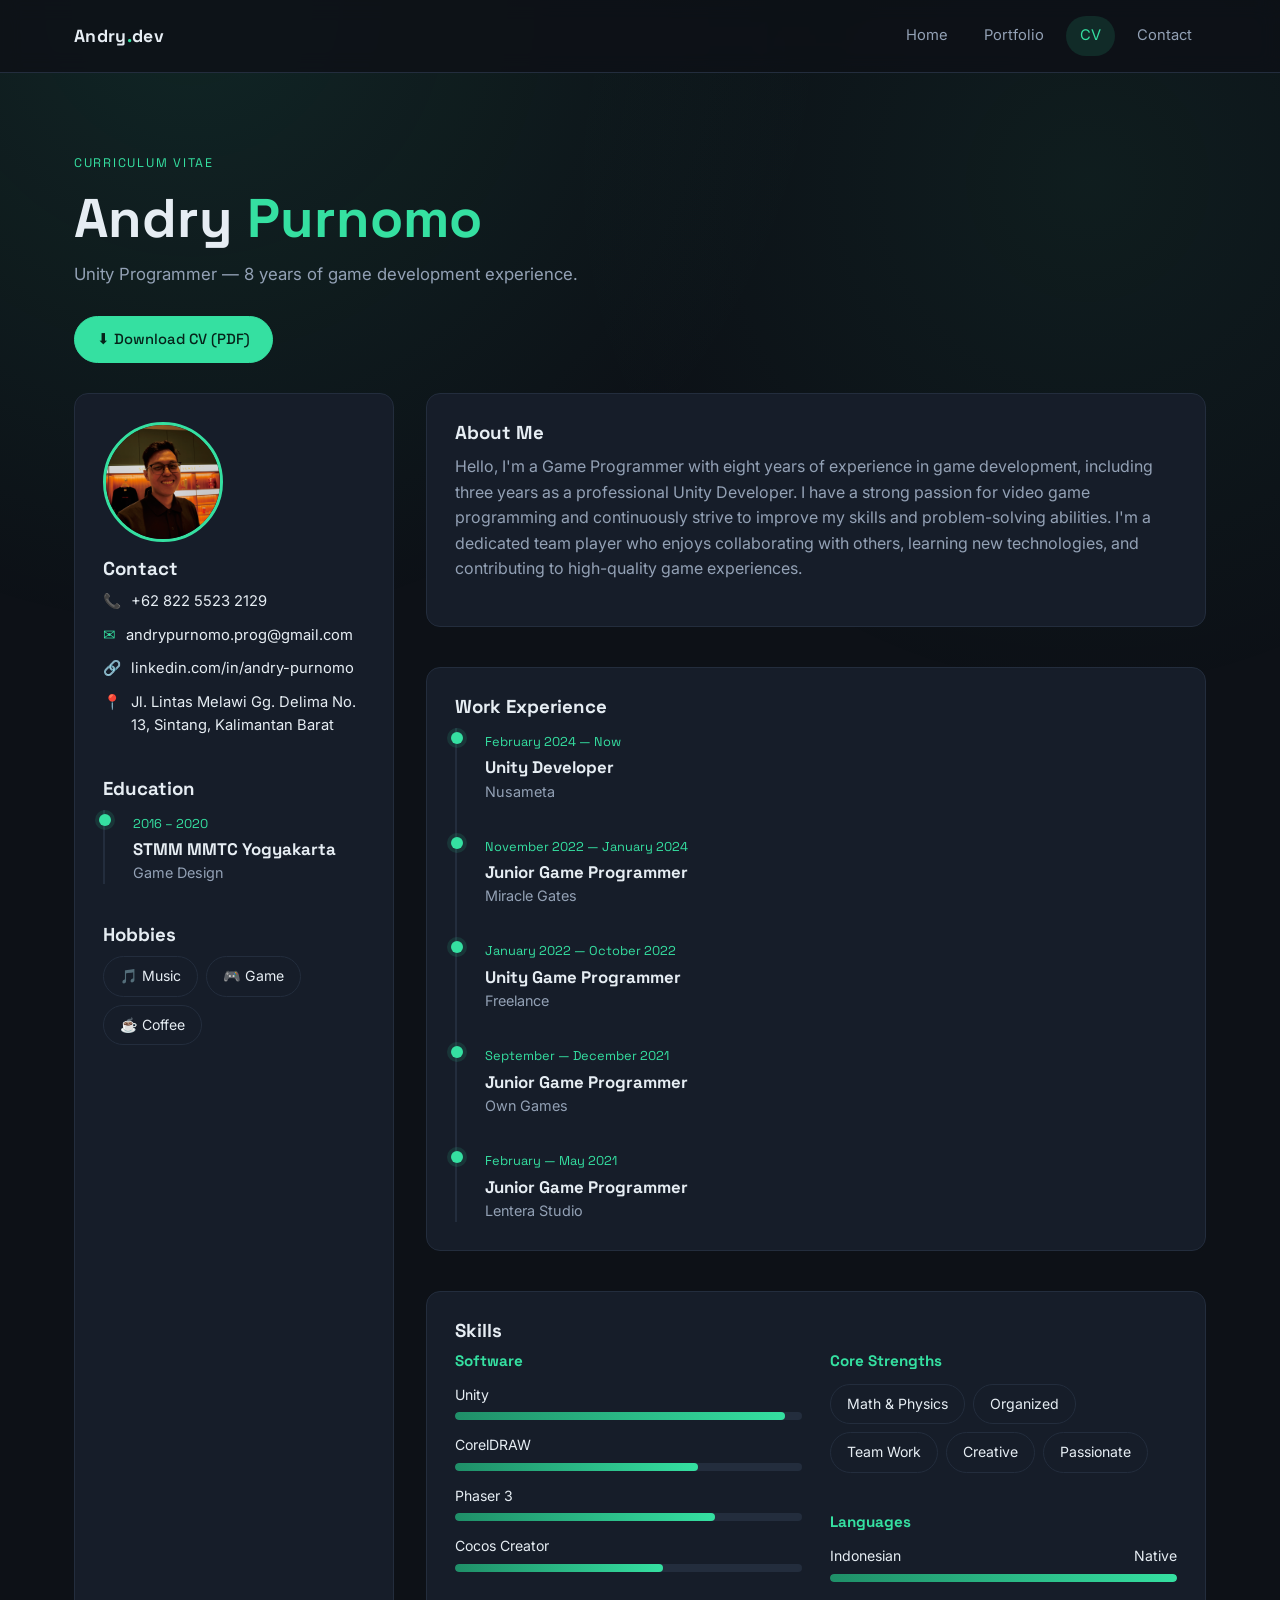
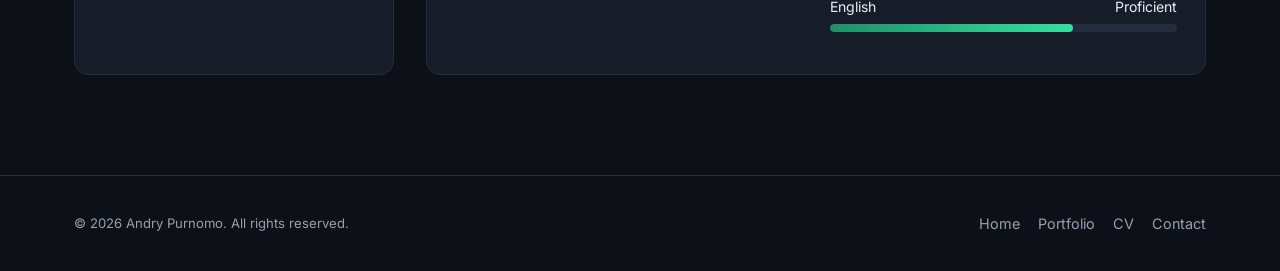
==== cv.html @ 89cd9c13 "Initial portfolio site: home, full portfolio, and CV pages Static HTML/CSS/JS site with 22 projects " ====
<!DOCTYPE html>
<html lang="en">
<head>
<meta charset="UTF-8" />
<meta name="viewport" content="width=device-width, initial-scale=1.0" />
<title>CV — Andry Purnomo</title>
<meta name="description" content="Curriculum vitae of Andry Purnomo, Unity Programmer." />
<link rel="preconnect" href="https://fonts.googleapis.com">
<link href="https://fonts.googleapis.com/css2?family=Space+Grotesk:wght@500;700&family=Inter:wght@400;500;600&display=swap" rel="stylesheet">
<link rel="stylesheet" href="assets/css/style.css" />
</head>
<body>

<header class="site-header">
  <nav class="nav">
    <a class="nav-brand" href="index.html">Andry<span>.</span>dev</a>
    <button class="nav-toggle" aria-label="Toggle menu">☰</button>
    <ul class="nav-links">
      <li><a href="index.html">Home</a></li>
      <li><a href="portfolio.html">Portfolio</a></li>
      <li><a href="cv.html" class="active">CV</a></li>
      <li><a href="index.html#contact">Contact</a></li>
    </ul>
  </nav>
</header>

<main>
  <section class="hero" style="padding-bottom:20px;">
    <div class="container">
      <span class="eyebrow">Curriculum Vitae</span>
      <h1>Andry <span class="accent">Purnomo</span></h1>
      <p class="lede">Unity Programmer — 8 years of game development experience.</p>
      <div class="hero-actions">
        <a class="btn btn-primary" href="assets/files/Andry_Purnomo_CV.pdf" target="_blank" rel="noopener">⬇ Download CV (PDF)</a>
      </div>
    </div>
  </section>

  <section class="section" style="padding-top:10px;">
    <div class="container cv-layout">

      <aside class="cv-card">
        <img class="cv-photo" src="assets/img/profile/profile.jpg" alt="Andry Purnomo" />
        <h3>Contact</h3>
        <ul class="contact-list">
          <li><span class="ico">📞</span> +62 822 5523 2129</li>
          <li><span class="ico">✉</span> andrypurnomo.prog@gmail.com</li>
          <li><span class="ico">🔗</span> <a href="https://www.linkedin.com/in/andry-purnomo-aa2287251" target="_blank" rel="noopener">linkedin.com/in/andry-purnomo</a></li>
          <li><span class="ico">📍</span> Jl. Lintas Melawi Gg. Delima No. 13, Sintang, Kalimantan Barat</li>
        </ul>

        <h3 class="mt-lg">Education</h3>
        <div class="timeline">
          <div class="timeline-item">
            <span class="date">2016 – 2020</span>
            <h4>STMM MMTC Yogyakarta</h4>
            <div class="org">Game Design</div>
          </div>
        </div>

        <h3 class="mt-lg">Hobbies</h3>
        <div class="pill-list">
          <span class="pill">🎵 Music</span>
          <span class="pill">🎮 Game</span>
          <span class="pill">☕ Coffee</span>
        </div>
      </aside>

      <div>
        <div class="cv-card mt-0">
          <h3>About Me</h3>
          <p>
            Hello, I'm a Game Programmer with eight years of experience in game development,
            including three years as a professional Unity Developer. I have a strong passion for
            video game programming and continuously strive to improve my skills and problem-solving
            abilities. I'm a dedicated team player who enjoys collaborating with others, learning
            new technologies, and contributing to high-quality game experiences.
          </p>
        </div>

        <div class="cv-card mt-lg">
          <h3>Work Experience</h3>
          <div class="timeline">
            <div class="timeline-item">
              <span class="date">February 2024 — Now</span>
              <h4>Unity Developer</h4>
              <div class="org">Nusameta</div>
            </div>
            <div class="timeline-item">
              <span class="date">November 2022 — January 2024</span>
              <h4>Junior Game Programmer</h4>
              <div class="org">Miracle Gates</div>
            </div>
            <div class="timeline-item">
              <span class="date">January 2022 — October 2022</span>
              <h4>Unity Game Programmer</h4>
              <div class="org">Freelance</div>
            </div>
            <div class="timeline-item">
              <span class="date">September — December 2021</span>
              <h4>Junior Game Programmer</h4>
              <div class="org">Own Games</div>
            </div>
            <div class="timeline-item">
              <span class="date">February — May 2021</span>
              <h4>Junior Game Programmer</h4>
              <div class="org">Lentera Studio</div>
            </div>
          </div>
        </div>

        <div class="cv-card mt-lg">
          <h3>Skills</h3>
          <div class="skills-grid">
            <div class="skill-block">
              <h4>Software</h4>
              <div class="bar-item">
                <div class="bar-label"><span>Unity</span></div>
                <div class="bar-track"><div class="bar-fill" style="width:95%"></div></div>
              </div>
              <div class="bar-item">
                <div class="bar-label"><span>CorelDRAW</span></div>
                <div class="bar-track"><div class="bar-fill" style="width:70%"></div></div>
              </div>
              <div class="bar-item">
                <div class="bar-label"><span>Phaser 3</span></div>
                <div class="bar-track"><div class="bar-fill" style="width:75%"></div></div>
              </div>
              <div class="bar-item">
                <div class="bar-label"><span>Cocos Creator</span></div>
                <div class="bar-track"><div class="bar-fill" style="width:60%"></div></div>
              </div>
            </div>
            <div class="skill-block">
              <h4>Core Strengths</h4>
              <div class="pill-list">
                <span class="pill">Math &amp; Physics</span>
                <span class="pill">Organized</span>
                <span class="pill">Team Work</span>
                <span class="pill">Creative</span>
                <span class="pill">Passionate</span>
              </div>
              <h4 class="mt-lg">Languages</h4>
              <div class="bar-item">
                <div class="bar-label"><span>Indonesian</span><span>Native</span></div>
                <div class="bar-track"><div class="bar-fill" style="width:100%"></div></div>
              </div>
              <div class="bar-item">
                <div class="bar-label"><span>English</span><span>Proficient</span></div>
                <div class="bar-track"><div class="bar-fill" style="width:70%"></div></div>
              </div>
            </div>
          </div>
        </div>
      </div>
    </div>
  </section>
</main>

<footer class="site-footer">
  <div class="container footer-grid">
    <span class="copyright">© <span id="year"></span> Andry Purnomo. All rights reserved.</span>
    <div class="footer-links">
      <a href="index.html">Home</a>
      <a href="portfolio.html">Portfolio</a>
      <a href="cv.html">CV</a>
      <a href="mailto:andrypurnomo.prog@gmail.com">Contact</a>
    </div>
  </div>
</footer>

<script src="assets/js/main.js"></script>
</body>
</html>
---- assets/css/style.css ----
/* ---------- Design tokens ---------- */
:root {
  --bg: #0d1117;
  --bg-alt: #131a24;
  --surface: #161d29;
  --surface-hover: #1c2532;
  --border: #232d3d;
  --text: #e6edf3;
  --text-muted: #93a1b5;
  --accent: #35e0a1;
  --accent-dim: #1f8f68;
  --accent-soft: rgba(53, 224, 161, 0.12);
  --danger: #ff6767;
  --font-head: "Space Grotesk", "Segoe UI", sans-serif;
  --font-body: "Inter", "Segoe UI", sans-serif;
  --radius: 14px;
  --max-width: 1180px;
}

* { box-sizing: border-box; }

html { scroll-behavior: smooth; }

body {
  margin: 0;
  background: var(--bg);
  color: var(--text);
  font-family: var(--font-body);
  line-height: 1.6;
  -webkit-font-smoothing: antialiased;
}

body::before {
  content: "";
  position: fixed;
  inset: 0;
  z-index: -1;
  background:
    radial-gradient(circle at 15% 0%, rgba(53, 224, 161, 0.10), transparent 45%),
    radial-gradient(circle at 85% 20%, rgba(53, 224, 161, 0.06), transparent 40%);
}

img { max-width: 100%; display: block; }

a { color: inherit; text-decoration: none; }

h1, h2, h3, h4 {
  font-family: var(--font-head);
  line-height: 1.2;
  margin: 0 0 0.5em;
}

p { margin: 0 0 1em; color: var(--text-muted); }

.container {
  max-width: var(--max-width);
  margin: 0 auto;
  padding: 0 24px;
}

.eyebrow {
  display: inline-block;
  font-family: var(--font-head);
  font-size: 0.78rem;
  letter-spacing: 0.14em;
  text-transform: uppercase;
  color: var(--accent);
  margin-bottom: 12px;
}

/* ---------- Buttons ---------- */
.btn {
  display: inline-flex;
  align-items: center;
  gap: 8px;
  padding: 11px 22px;
  border-radius: 999px;
  font-family: var(--font-head);
  font-size: 0.92rem;
  font-weight: 500;
  border: 1px solid var(--border);
  background: var(--surface);
  color: var(--text);
  cursor: pointer;
  transition: transform 0.15s ease, border-color 0.15s ease, background 0.15s ease;
}
.btn:hover { transform: translateY(-2px); border-color: var(--accent-dim); background: var(--surface-hover); }
.btn-primary { background: var(--accent); color: #06231a; border-color: var(--accent); }
.btn-primary:hover { background: #4bf0b3; border-color: #4bf0b3; }
.btn-sm { padding: 7px 14px; font-size: 0.8rem; }

/* ---------- Nav ---------- */
.site-header {
  position: sticky;
  top: 0;
  z-index: 50;
  background: rgba(13, 17, 23, 0.85);
  backdrop-filter: blur(10px);
  border-bottom: 1px solid var(--border);
}
.nav {
  display: flex;
  align-items: center;
  justify-content: space-between;
  padding: 16px 24px;
  max-width: var(--max-width);
  margin: 0 auto;
}
.nav-brand {
  font-family: var(--font-head);
  font-weight: 700;
  font-size: 1.1rem;
  letter-spacing: 0.02em;
}
.nav-brand span { color: var(--accent); }
.nav-links {
  display: flex;
  gap: 8px;
  align-items: center;
  list-style: none;
  margin: 0;
  padding: 0;
}
.nav-links a {
  display: block;
  padding: 8px 14px;
  border-radius: 999px;
  font-size: 0.92rem;
  color: var(--text-muted);
  transition: color 0.15s ease, background 0.15s ease;
}
.nav-links a:hover { color: var(--text); background: var(--surface); }
.nav-links a.active { color: var(--accent); background: var(--accent-soft); }
.nav-toggle {
  display: none;
  background: none;
  border: 1px solid var(--border);
  border-radius: 8px;
  color: var(--text);
  width: 40px;
  height: 40px;
  font-size: 1.1rem;
  cursor: pointer;
}

@media (max-width: 720px) {
  .nav-toggle { display: block; }
  .nav-links {
    position: absolute;
    top: 100%;
    left: 0;
    right: 0;
    flex-direction: column;
    align-items: stretch;
    background: var(--bg-alt);
    border-bottom: 1px solid var(--border);
    padding: 10px 24px 18px;
    display: none;
    gap: 4px;
  }
  .nav-links.open { display: flex; }
  .nav-links a { padding: 12px 14px; }
}

/* ---------- Hero ---------- */
.hero {
  padding: 76px 0 56px;
}
.hero-grid {
  display: grid;
  grid-template-columns: 1.15fr 0.85fr;
  gap: 48px;
  align-items: center;
}
.hero h1 {
  font-size: clamp(2.2rem, 4.5vw, 3.4rem);
  margin-bottom: 10px;
}
.hero h1 .accent { color: var(--accent); }
.hero .role {
  font-family: var(--font-head);
  font-size: 1.15rem;
  color: var(--text-muted);
  margin-bottom: 20px;
}
.hero .lede { font-size: 1.05rem; max-width: 52ch; }
.hero-actions { display: flex; gap: 12px; flex-wrap: wrap; margin-top: 28px; }
.hero-photo-wrap {
  position: relative;
  justify-self: center;
}
.hero-photo {
  width: 280px;
  height: 280px;
  border-radius: 28px;
  object-fit: cover;
  border: 1px solid var(--border);
  box-shadow: 0 30px 60px -20px rgba(0,0,0,0.6);
}
.hero-photo-glow {
  position: absolute;
  inset: -18px;
  z-index: -1;
  border-radius: 32px;
  background: radial-gradient(circle, var(--accent-soft), transparent 70%);
  filter: blur(10px);
}

@media (max-width: 860px) {
  .hero-grid { grid-template-columns: 1fr; text-align: center; }
  .hero .lede { margin-left: auto; margin-right: auto; }
  .hero-actions { justify-content: center; }
  .hero-photo-wrap { order: -1; }
  .hero-photo { width: 200px; height: 200px; }
}

/* ---------- Section ---------- */
.section { padding: 60px 0; }
.section-head { margin-bottom: 32px; max-width: 640px; }
.section-head.center { margin-left: auto; margin-right: auto; text-align: center; }
.section-alt { background: var(--bg-alt); border-top: 1px solid var(--border); border-bottom: 1px solid var(--border); }

/* ---------- Project cards ---------- */
.project-grid {
  display: grid;
  grid-template-columns: repeat(auto-fit, minmax(300px, 1fr));
  gap: 24px;
}
.project-card {
  background: var(--surface);
  border: 1px solid var(--border);
  border-radius: var(--radius);
  overflow: hidden;
  display: flex;
  flex-direction: column;
  transition: transform 0.18s ease, border-color 0.18s ease;
}
.project-card:hover { transform: translateY(-4px); border-color: var(--accent-dim); }
.project-thumb {
  aspect-ratio: 16/10;
  overflow: hidden;
  background: #0a0f16;
  cursor: pointer;
  position: relative;
}
.project-thumb img { width: 100%; height: 100%; object-fit: cover; transition: transform 0.3s ease; }
.project-thumb:hover img { transform: scale(1.05); }
.project-body { padding: 20px 22px 22px; display: flex; flex-direction: column; gap: 10px; flex: 1; }
.project-meta-row { display: flex; align-items: center; justify-content: space-between; gap: 8px; }
.project-year { font-family: var(--font-head); font-size: 0.8rem; color: var(--accent); }
.project-role { font-size: 0.78rem; color: var(--text-muted); }
.project-card h3 { font-size: 1.18rem; margin-bottom: 2px; }
.tag-row { display: flex; flex-wrap: wrap; gap: 6px; margin: 2px 0 4px; }
.tag {
  font-size: 0.72rem;
  padding: 3px 10px;
  border-radius: 999px;
  background: var(--accent-soft);
  color: var(--accent);
  border: 1px solid rgba(53,224,161,0.25);
}
.project-desc { font-size: 0.92rem; flex: 1; }
.project-links { display: flex; gap: 8px; flex-wrap: wrap; margin-top: 4px; }
.project-links .btn-sm { border-color: var(--border); }
.no-links-note { font-size: 0.78rem; color: var(--text-muted); font-style: italic; }

/* ---------- Filters ---------- */
.filter-bar {
  display: flex;
  gap: 8px;
  flex-wrap: wrap;
  margin-bottom: 28px;
}
.filter-chip {
  padding: 7px 16px;
  border-radius: 999px;
  border: 1px solid var(--border);
  background: var(--surface);
  color: var(--text-muted);
  font-size: 0.85rem;
  font-family: var(--font-head);
  cursor: pointer;
  transition: all 0.15s ease;
}
.filter-chip:hover { color: var(--text); }
.filter-chip.active { background: var(--accent); color: #06231a; border-color: var(--accent); }

/* ---------- Skills ---------- */
.skills-grid {
  display: grid;
  grid-template-columns: repeat(auto-fit, minmax(240px, 1fr));
  gap: 28px;
}
.skill-block h4 { color: var(--accent); font-size: 0.95rem; margin-bottom: 14px; }
.bar-item { margin-bottom: 14px; }
.bar-item .bar-label { display: flex; justify-content: space-between; font-size: 0.88rem; margin-bottom: 6px; }
.bar-track { height: 8px; border-radius: 999px; background: var(--border); overflow: hidden; }
.bar-fill { height: 100%; border-radius: 999px; background: linear-gradient(90deg, var(--accent-dim), var(--accent)); }
.pill-list { display: flex; flex-wrap: wrap; gap: 8px; }
.pill {
  padding: 8px 16px;
  border-radius: 999px;
  background: var(--surface);
  border: 1px solid var(--border);
  font-size: 0.88rem;
}

/* ---------- Timeline ---------- */
.timeline { position: relative; padding-left: 28px; border-left: 2px solid var(--border); }
.timeline-item { position: relative; padding-bottom: 30px; }
.timeline-item:last-child { padding-bottom: 0; }
.timeline-item::before {
  content: "";
  position: absolute;
  left: -34px;
  top: 4px;
  width: 12px;
  height: 12px;
  border-radius: 50%;
  background: var(--accent);
  box-shadow: 0 0 0 4px var(--accent-soft);
}
.timeline-item .date { font-family: var(--font-head); font-size: 0.8rem; color: var(--accent); }
.timeline-item h4 { margin: 4px 0 2px; font-size: 1.05rem; }
.timeline-item .org { color: var(--text-muted); font-size: 0.9rem; }

/* ---------- CV page ---------- */
.cv-layout {
  display: grid;
  grid-template-columns: 320px 1fr;
  gap: 32px;
}
@media (max-width: 860px) {
  .cv-layout { grid-template-columns: 1fr; }
}
.cv-card {
  background: var(--surface);
  border: 1px solid var(--border);
  border-radius: var(--radius);
  padding: 28px;
}
.cv-photo {
  width: 120px;
  height: 120px;
  border-radius: 50%;
  object-fit: cover;
  border: 3px solid var(--accent);
  margin-bottom: 16px;
}
.contact-list { list-style: none; margin: 0; padding: 0; display: flex; flex-direction: column; gap: 10px; font-size: 0.92rem; }
.contact-list li { display: flex; gap: 10px; align-items: flex-start; }
.contact-list .ico { color: var(--accent); }
.dots { display: flex; gap: 5px; }
.dot { width: 9px; height: 9px; border-radius: 50%; background: var(--border); }
.dot.filled { background: var(--accent); }

/* ---------- Lightbox ---------- */
.lightbox {
  position: fixed;
  inset: 0;
  background: rgba(6, 9, 13, 0.92);
  display: none;
  align-items: center;
  justify-content: center;
  z-index: 200;
  padding: 40px 20px;
}
.lightbox.open { display: flex; }
.lightbox img { max-width: min(900px, 92vw); max-height: 84vh; border-radius: 10px; border: 1px solid var(--border); }
.lightbox-close, .lightbox-nav {
  position: absolute;
  background: var(--surface);
  border: 1px solid var(--border);
  color: var(--text);
  border-radius: 50%;
  width: 44px;
  height: 44px;
  font-size: 1.2rem;
  cursor: pointer;
  display: flex;
  align-items: center;
  justify-content: center;
}
.lightbox-close { top: 20px; right: 20px; }
.lightbox-prev { left: 20px; top: 50%; transform: translateY(-50%); }
.lightbox-next { right: 20px; top: 50%; transform: translateY(-50%); }
.lightbox-count { position: absolute; bottom: 20px; left: 50%; transform: translateX(-50%); color: var(--text-muted); font-size: 0.85rem; }

/* ---------- Footer ---------- */
.site-footer {
  border-top: 1px solid var(--border);
  padding: 36px 0;
  margin-top: 40px;
}
.footer-grid {
  display: flex;
  justify-content: space-between;
  align-items: center;
  flex-wrap: wrap;
  gap: 16px;
}
.footer-links { display: flex; gap: 18px; flex-wrap: wrap; }
.footer-links a { color: var(--text-muted); font-size: 0.9rem; }
.footer-links a:hover { color: var(--accent); }
.copyright { font-size: 0.82rem; color: var(--text-muted); }

/* ---------- Misc ---------- */
.badge-strip { display: flex; gap: 10px; flex-wrap: wrap; margin-top: 18px; }
.badge {
  display: inline-flex;
  align-items: center;
  gap: 6px;
  font-size: 0.82rem;
  padding: 6px 12px;
  border-radius: 999px;
  background: var(--surface);
  border: 1px solid var(--border);
  color: var(--text-muted);
}
.text-center { text-align: center; }
.mt-lg { margin-top: 40px; }
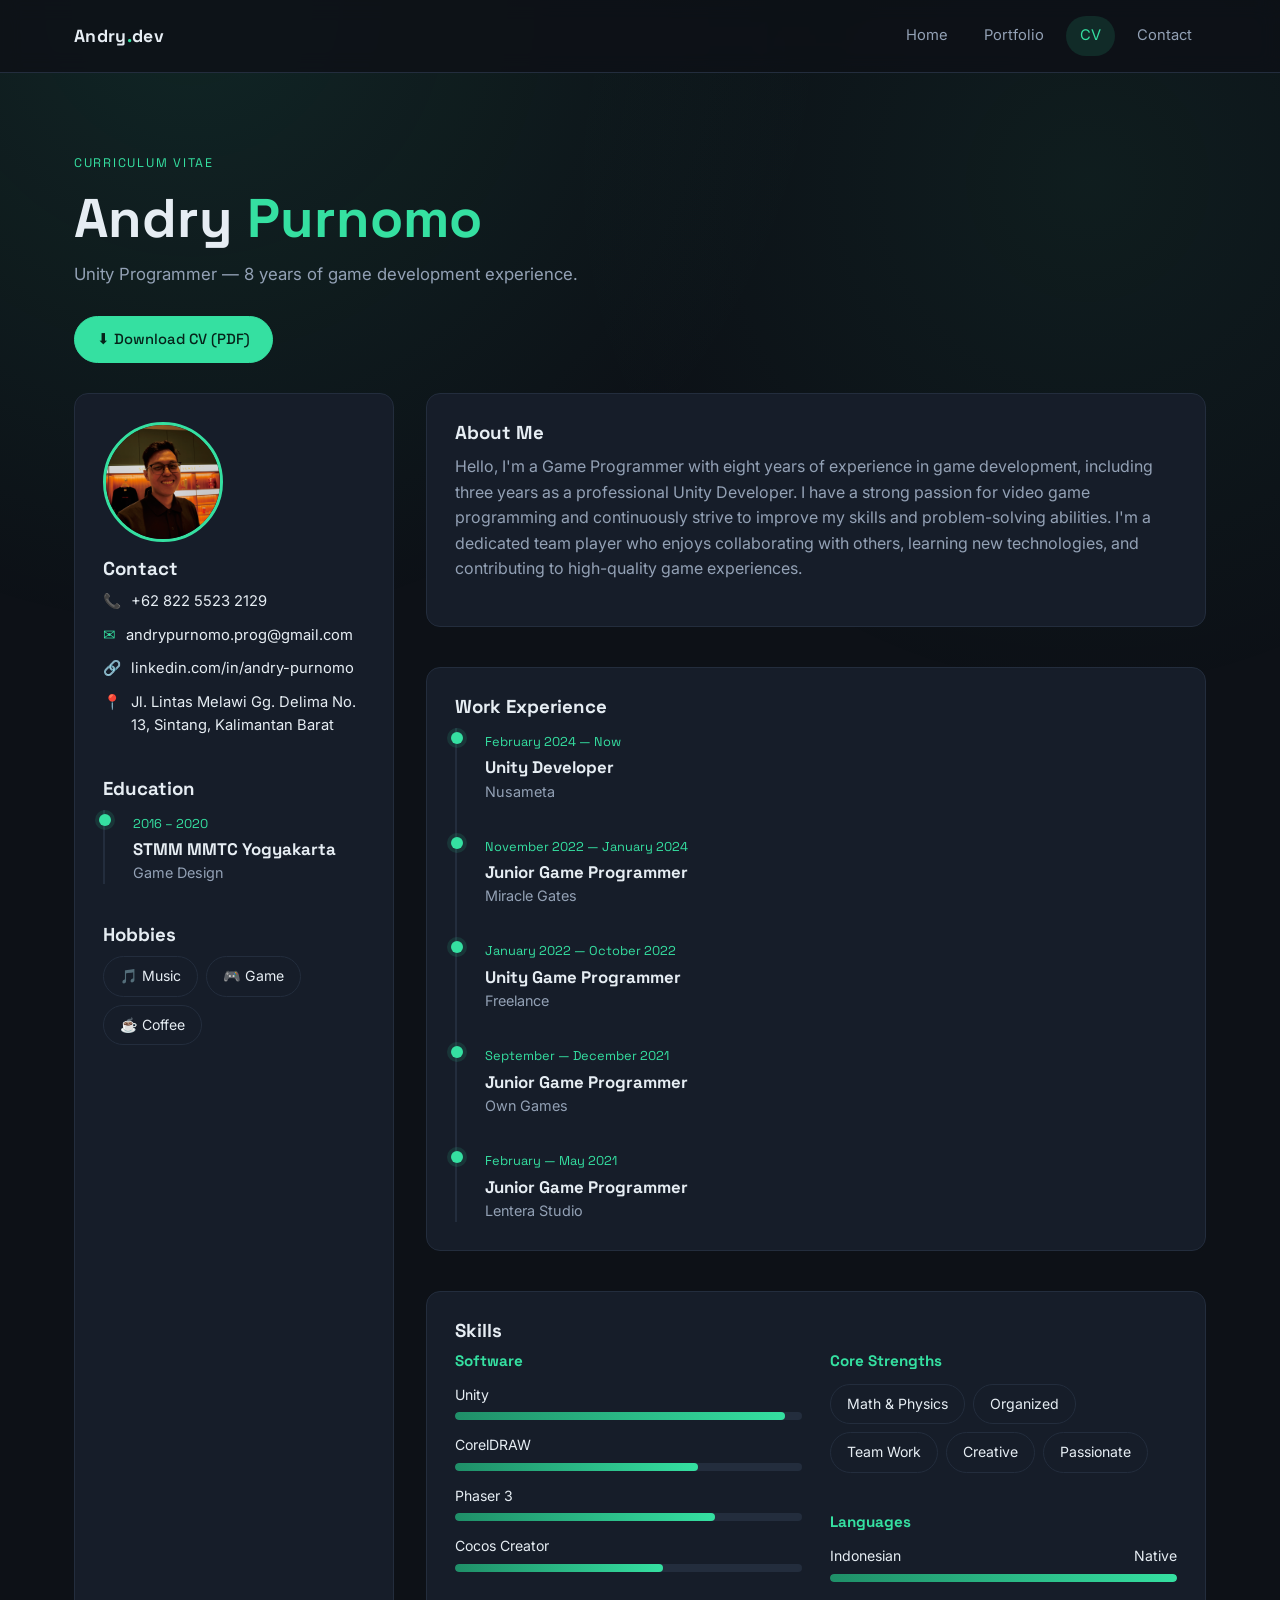
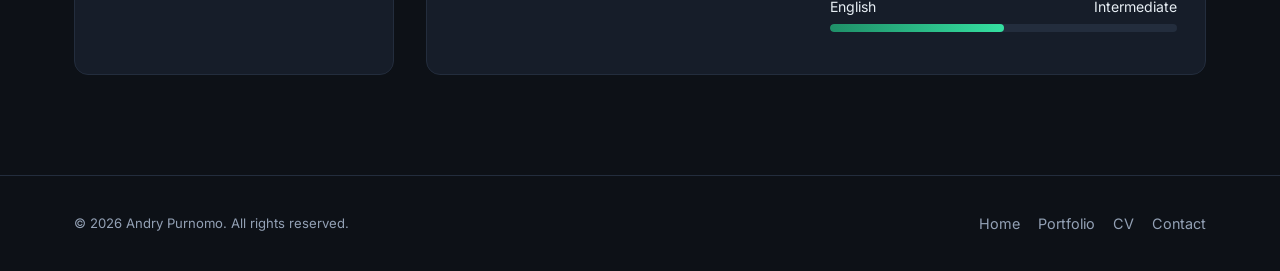
==== commit c598f5a8: "Tone down English proficiency indicator Adjusted per feedback that speaking is weaker than writing/r" ====
--- a/cv.html
+++ b/cv.html
@@ -146,8 +146,8 @@
                 <div class="bar-track"><div class="bar-fill" style="width:100%"></div></div>
               </div>
               <div class="bar-item">
-                <div class="bar-label"><span>English</span><span>Proficient</span></div>
-                <div class="bar-track"><div class="bar-fill" style="width:70%"></div></div>
+                <div class="bar-label"><span>English</span><span>Intermediate</span></div>
+                <div class="bar-track"><div class="bar-fill" style="width:50%"></div></div>
               </div>
             </div>
           </div>
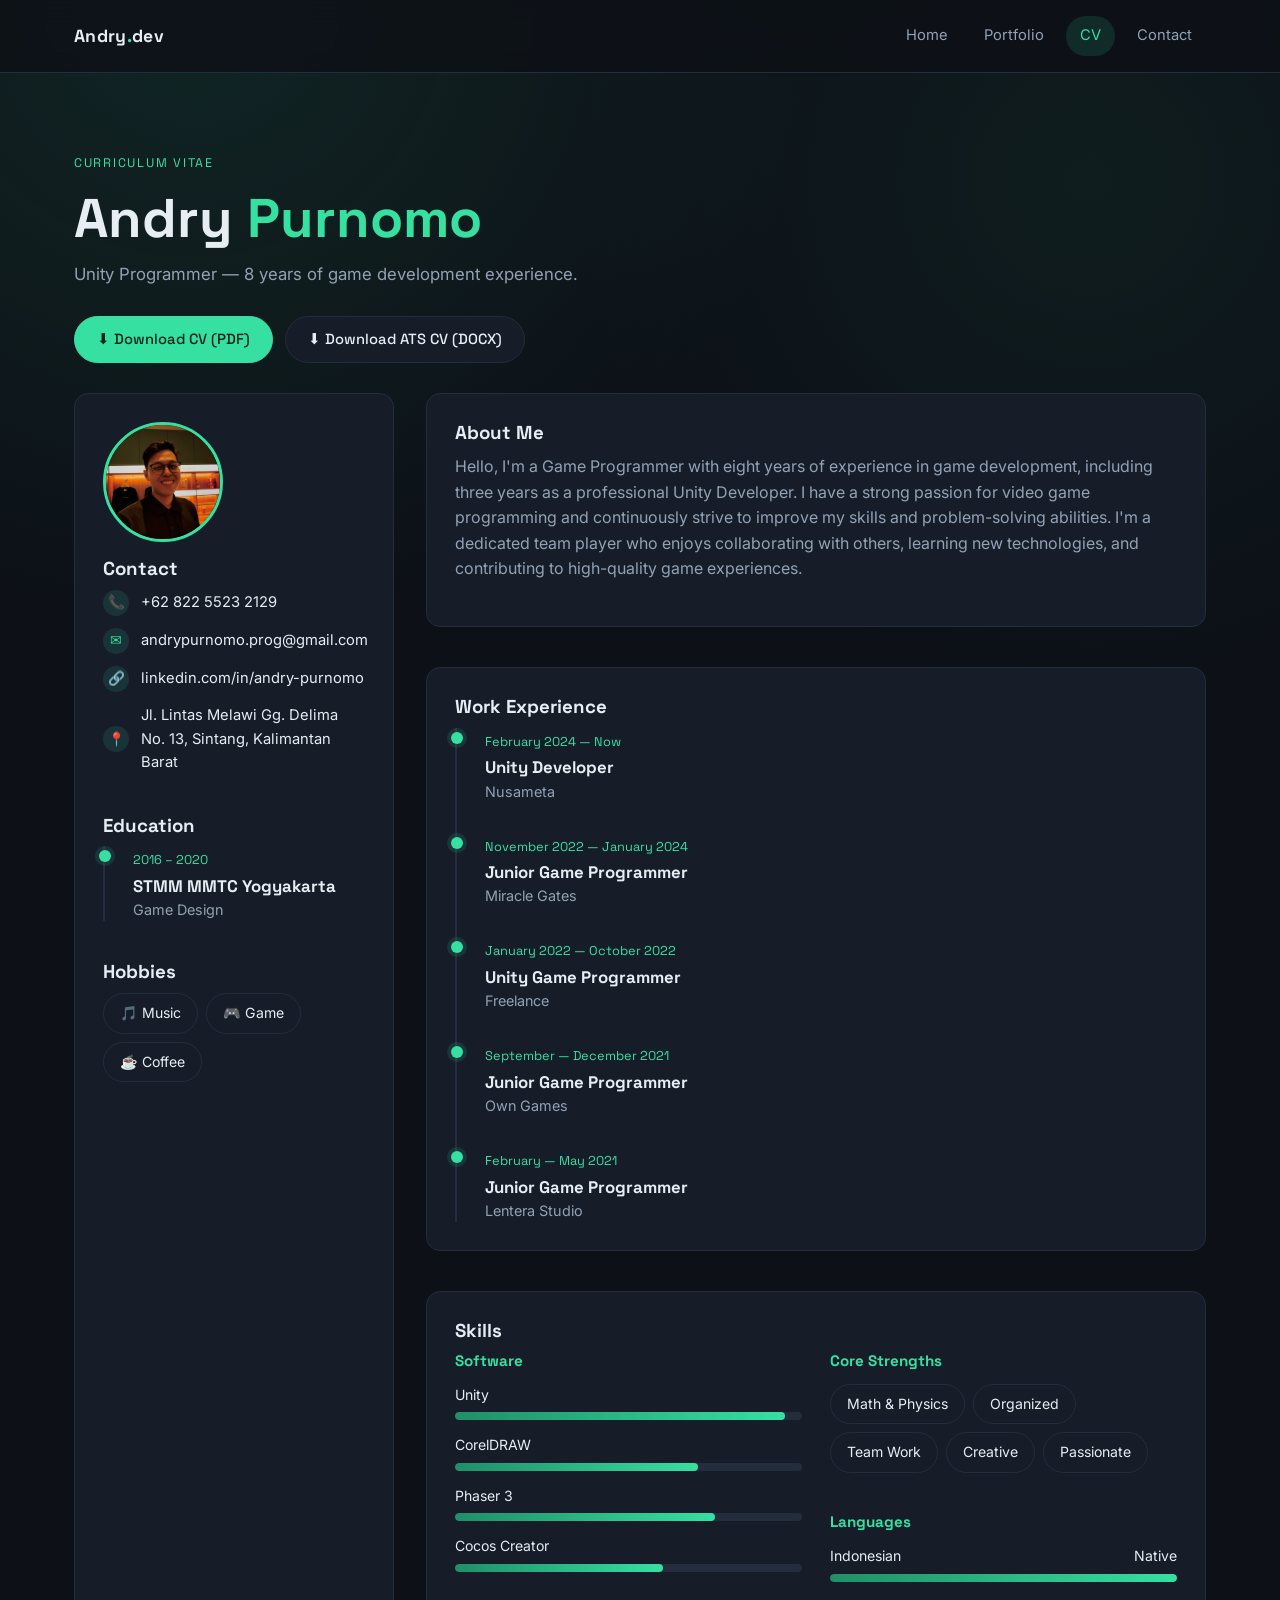
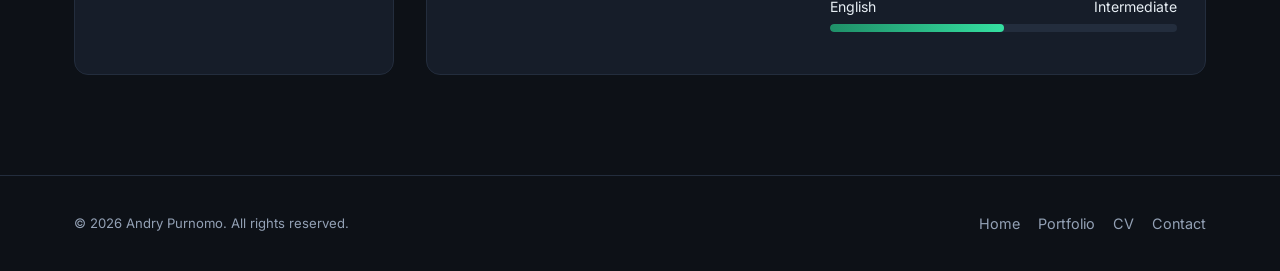
==== commit 59d8f161: "Add ATS-friendly CV as a second downloadable format Plain, single-column .docx with standard section" ====
--- a/cv.html
+++ b/cv.html
@@ -32,6 +32,7 @@
       <p class="lede">Unity Programmer — 8 years of game development experience.</p>
       <div class="hero-actions">
         <a class="btn btn-primary" href="assets/files/Andry_Purnomo_CV.pdf" target="_blank" rel="noopener">⬇ Download CV (PDF)</a>
+        <a class="btn" href="assets/files/Andry_Purnomo_ATS_CV.docx">⬇ Download ATS CV (DOCX)</a>
       </div>
     </div>
   </section>
--- a/assets/css/style.css
+++ b/assets/css/style.css
@@ -347,9 +347,21 @@
   border: 3px solid var(--accent);
   margin-bottom: 16px;
 }
-.contact-list { list-style: none; margin: 0; padding: 0; display: flex; flex-direction: column; gap: 10px; font-size: 0.92rem; }
-.contact-list li { display: flex; gap: 10px; align-items: flex-start; }
-.contact-list .ico { color: var(--accent); }
+.contact-list { list-style: none; margin: 0; padding: 0; display: flex; flex-direction: column; gap: 12px; font-size: 0.92rem; }
+.contact-list li { display: flex; gap: 12px; align-items: center; }
+.contact-list .ico {
+  flex: 0 0 26px;
+  width: 26px;
+  height: 26px;
+  display: inline-flex;
+  align-items: center;
+  justify-content: center;
+  border-radius: 50%;
+  background: var(--accent-soft);
+  color: var(--accent);
+  font-size: 0.85rem;
+  line-height: 1;
+}
 .dots { display: flex; gap: 5px; }
 .dot { width: 9px; height: 9px; border-radius: 50%; background: var(--border); }
 .dot.filled { background: var(--accent); }
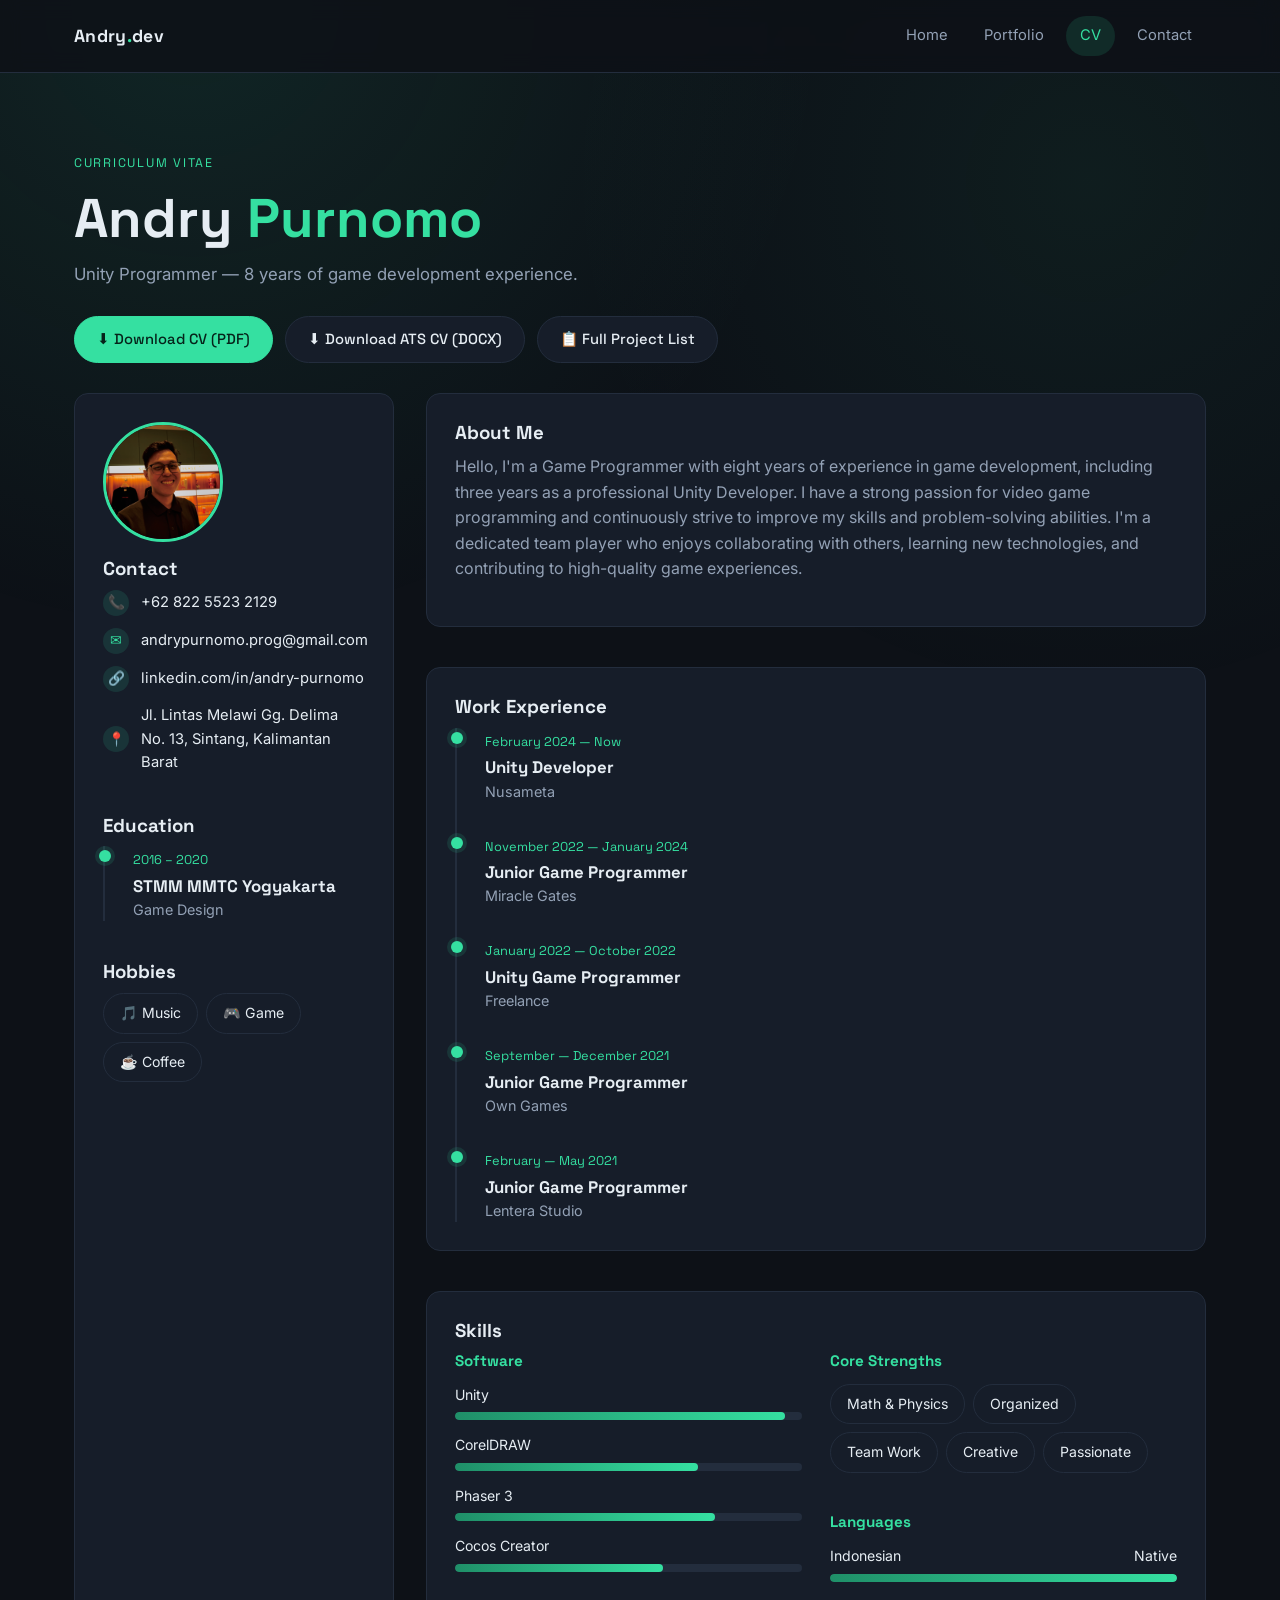
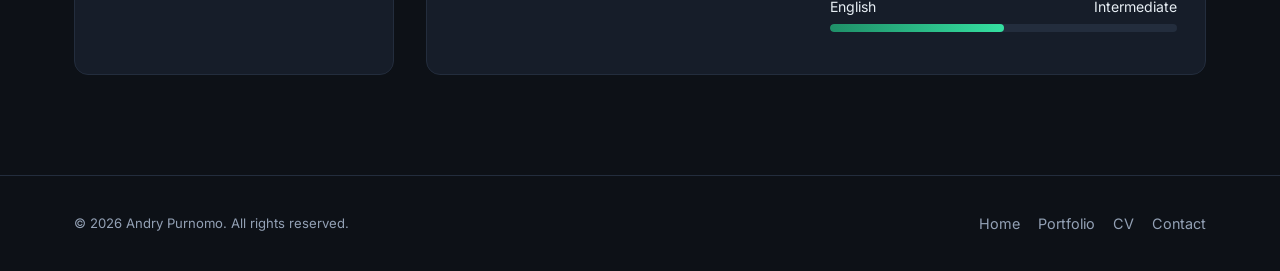
==== commit 619b226b: "Add plain-text full project list page, linked from the CV - New project-list.html renders all 22 pro" ====
--- a/cv.html
+++ b/cv.html
@@ -33,6 +33,7 @@
       <div class="hero-actions">
         <a class="btn btn-primary" href="assets/files/Andry_Purnomo_CV.pdf" target="_blank" rel="noopener">⬇ Download CV (PDF)</a>
         <a class="btn" href="assets/files/Andry_Purnomo_ATS_CV.docx">⬇ Download ATS CV (DOCX)</a>
+        <a class="btn" href="project-list.html">📋 Full Project List</a>
       </div>
     </div>
   </section>
--- a/assets/css/style.css
+++ b/assets/css/style.css
@@ -416,6 +416,45 @@
 .footer-links a:hover { color: var(--accent); }
 .copyright { font-size: 0.82rem; color: var(--text-muted); }
 
+/* ---------- Plain project list ---------- */
+.plain-list {
+  list-style: none;
+  margin: 0;
+  padding: 0;
+  counter-reset: proj;
+}
+.plain-list-item {
+  counter-increment: proj;
+  display: grid;
+  grid-template-columns: 64px 1fr;
+  gap: 18px;
+  padding: 18px 0;
+  border-bottom: 1px solid var(--border);
+}
+.plain-list-item:first-child { border-top: 1px solid var(--border); }
+.plain-list-item::before {
+  content: counter(proj, decimal-leading-zero);
+  font-family: var(--font-head);
+  color: var(--accent);
+  font-size: 0.95rem;
+  padding-top: 2px;
+}
+.plain-list-head {
+  display: flex;
+  flex-wrap: wrap;
+  align-items: baseline;
+  gap: 10px;
+  margin-bottom: 4px;
+}
+.plain-list-head h3 { margin: 0; font-size: 1.05rem; }
+.plain-list-meta { font-size: 0.8rem; color: var(--text-muted); font-family: var(--font-head); }
+.plain-list-desc { margin: 0; font-size: 0.9rem; }
+.plain-list-link { font-size: 0.85rem; color: var(--accent); }
+@media (max-width: 560px) {
+  .plain-list-item { grid-template-columns: 1fr; }
+  .plain-list-item::before { display: none; }
+}
+
 /* ---------- Misc ---------- */
 .badge-strip { display: flex; gap: 10px; flex-wrap: wrap; margin-top: 18px; }
 .badge {
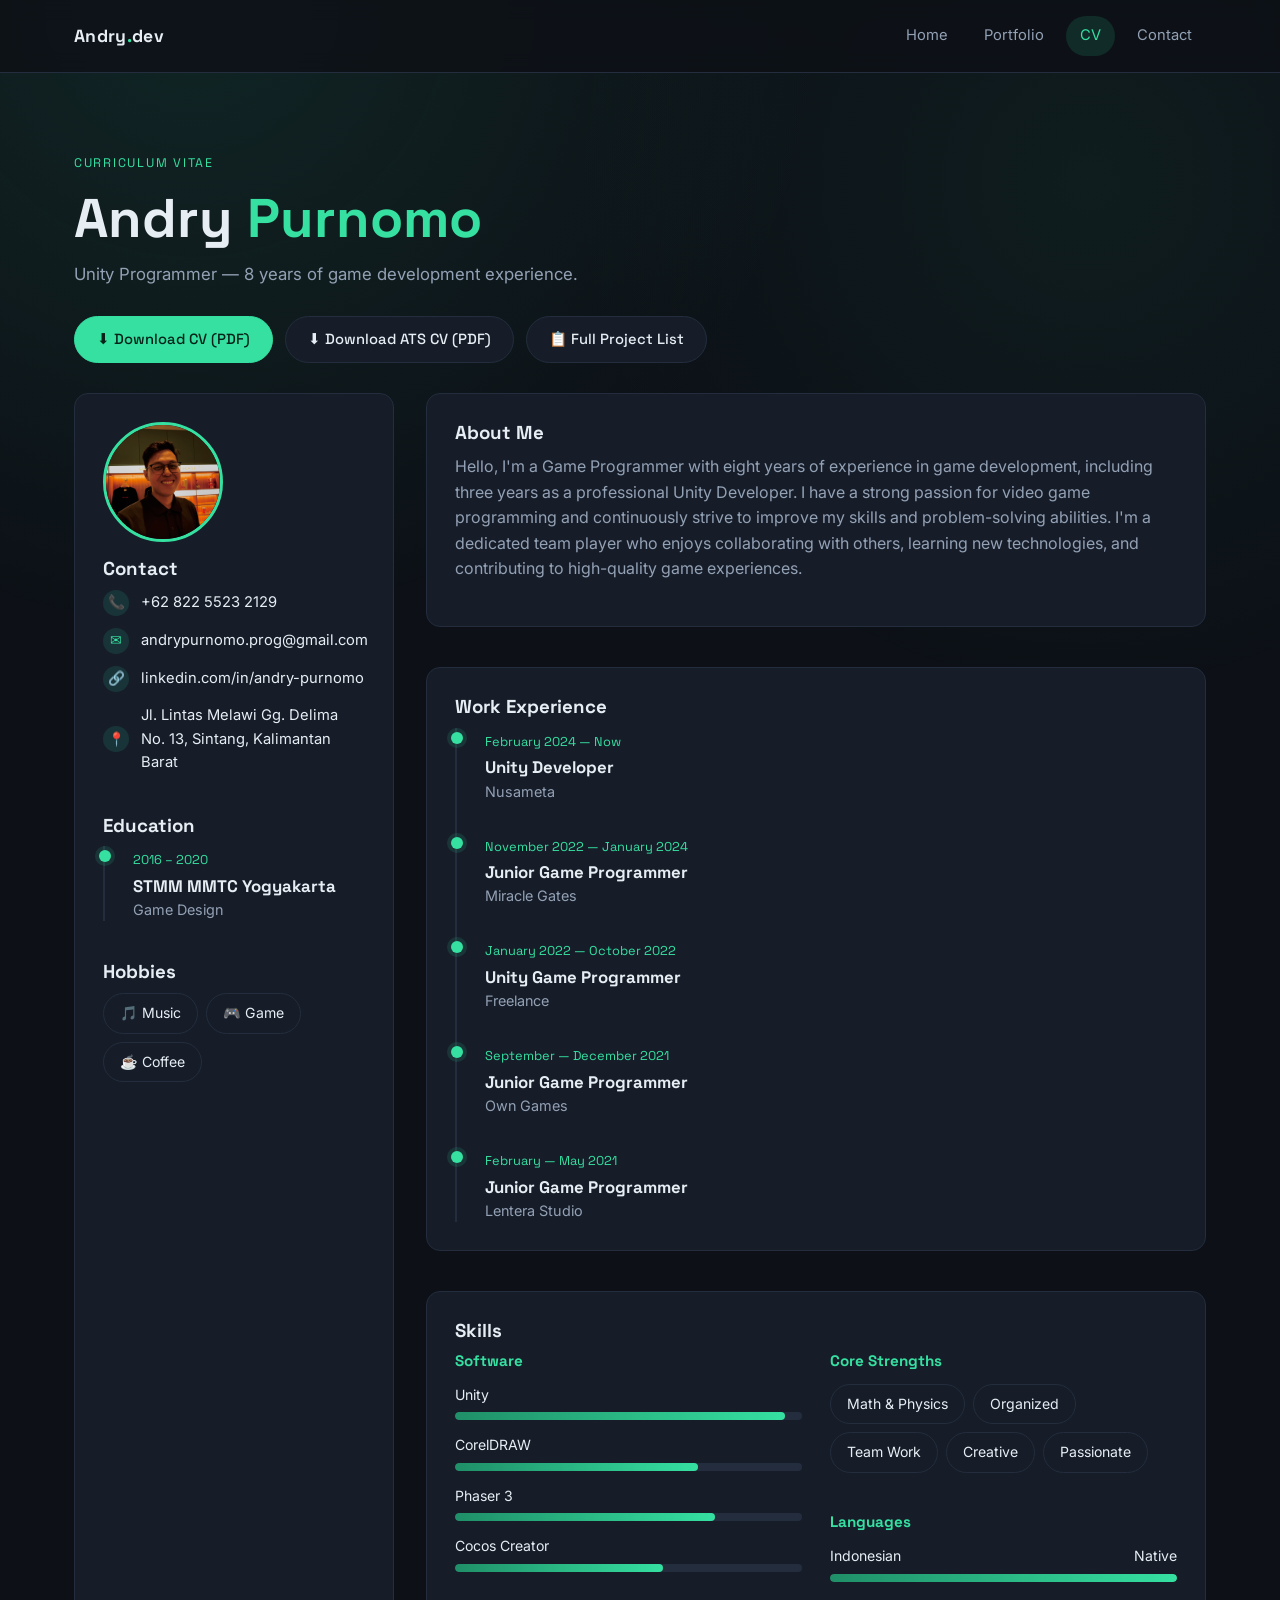
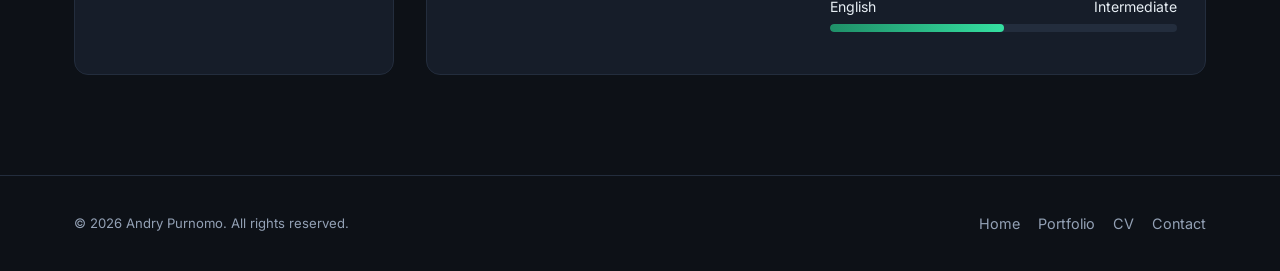
==== commit 34a3f63b: "Switch ATS CV from DOCX to PDF for easy in-browser access A .docx link forces a download in most bro" ====
--- a/cv.html
+++ b/cv.html
@@ -32,7 +32,7 @@
       <p class="lede">Unity Programmer — 8 years of game development experience.</p>
       <div class="hero-actions">
         <a class="btn btn-primary" href="assets/files/Andry_Purnomo_CV.pdf" target="_blank" rel="noopener">⬇ Download CV (PDF)</a>
-        <a class="btn" href="assets/files/Andry_Purnomo_ATS_CV.docx">⬇ Download ATS CV (DOCX)</a>
+        <a class="btn" href="assets/files/Andry_Purnomo_ATS_CV.pdf" target="_blank" rel="noopener">⬇ Download ATS CV (PDF)</a>
         <a class="btn" href="project-list.html">📋 Full Project List</a>
       </div>
     </div>
